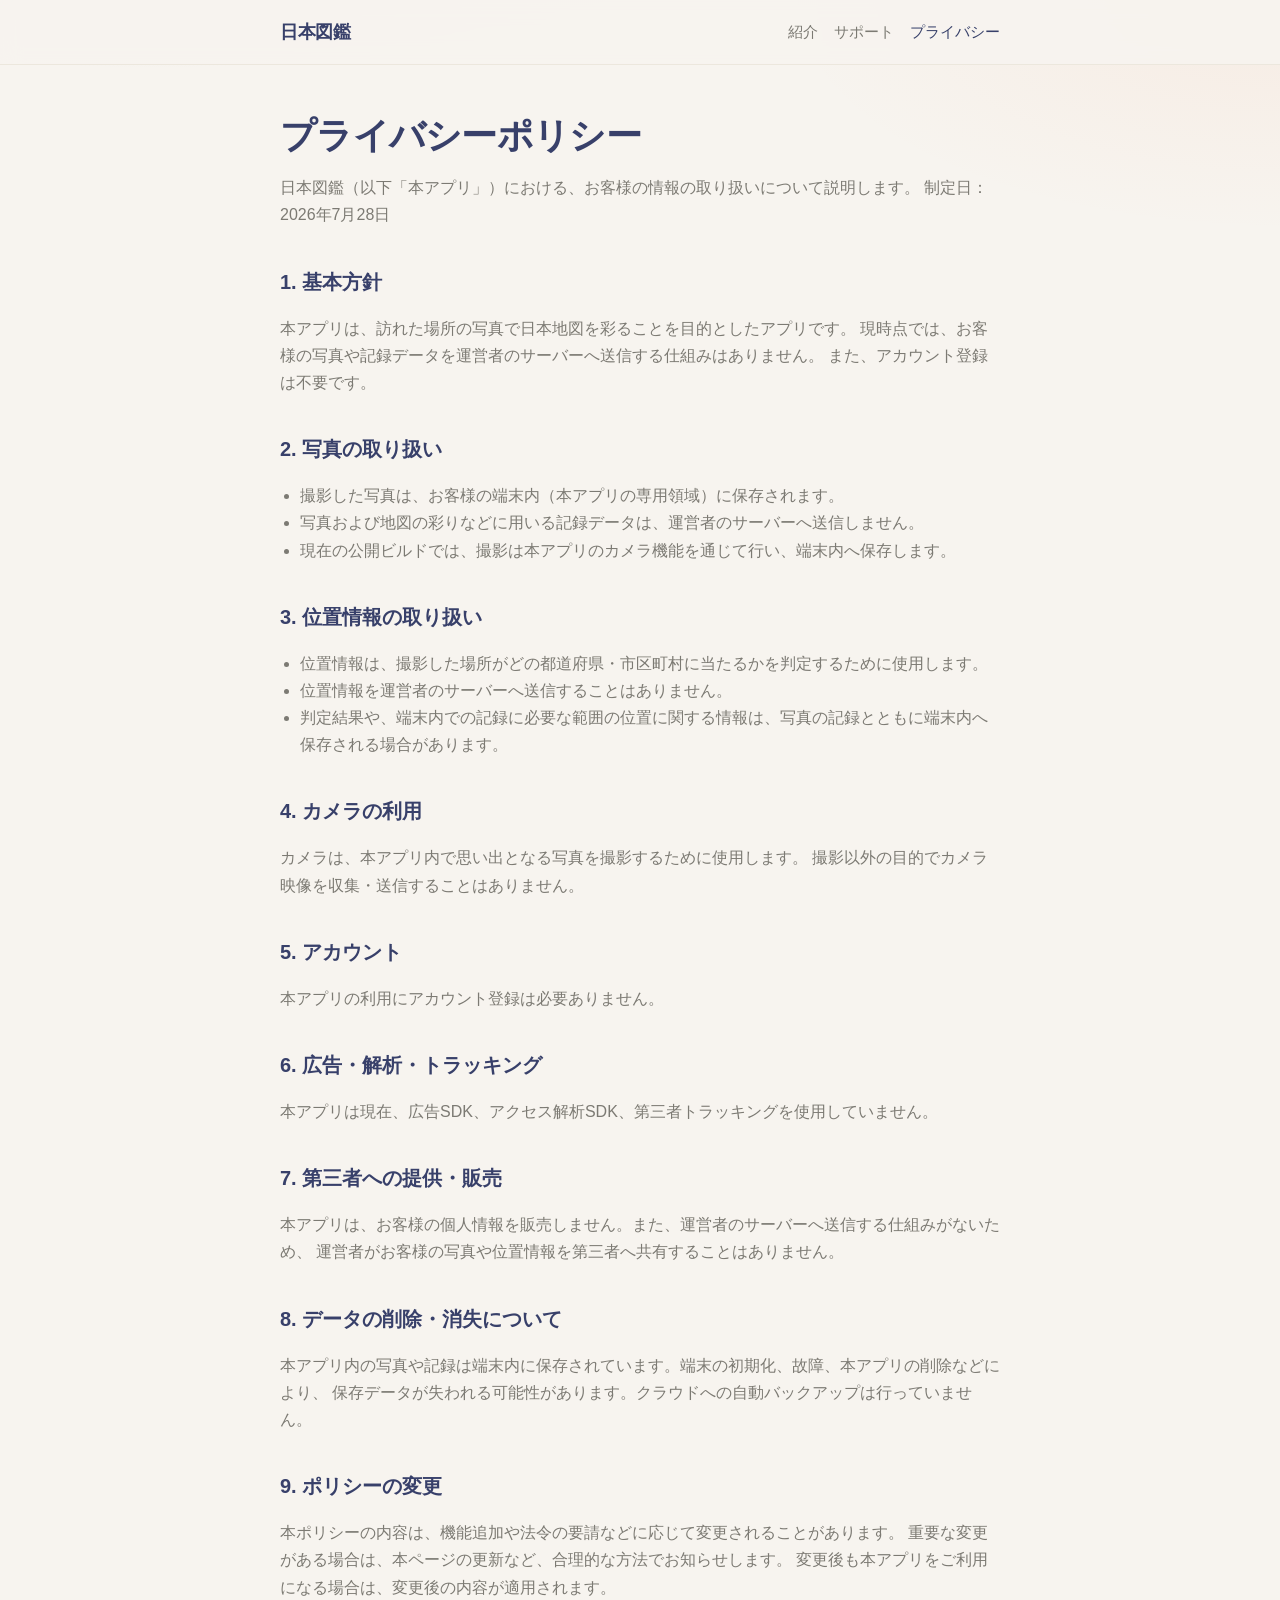
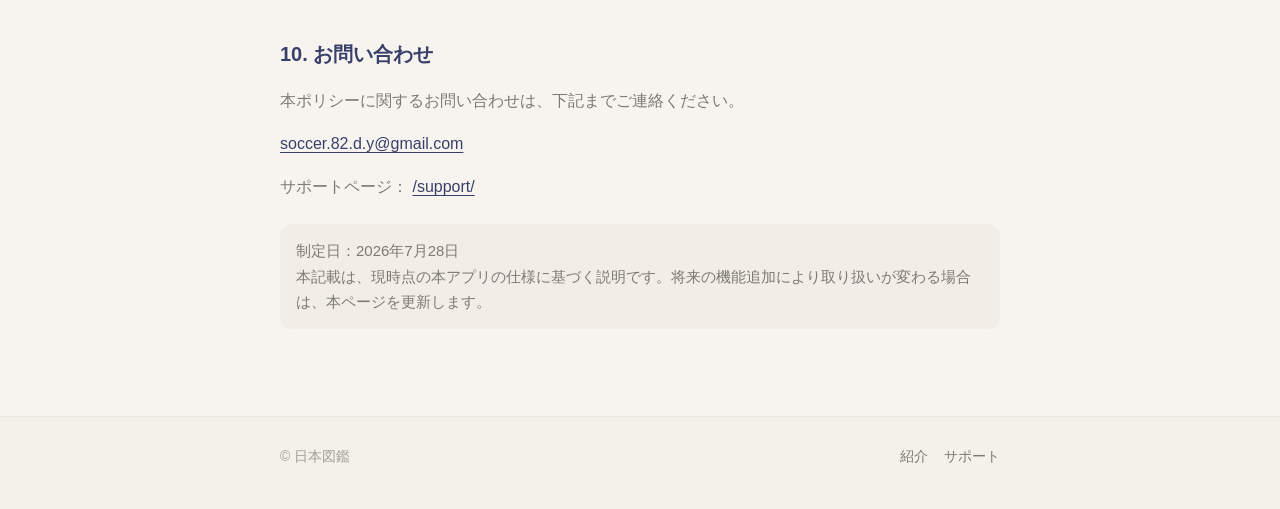
==== privacy/index.html @ a0c7429c "feat: add 日本図鑑 public site" ====
<!DOCTYPE html>
<html lang="ja">
  <head>
    <meta charset="utf-8" />
    <meta name="viewport" content="width=device-width, initial-scale=1" />
    <title>プライバシーポリシー — 日本図鑑</title>
    <meta
      name="description"
      content="日本図鑑のプライバシーポリシー。写真と位置情報は端末内で扱い、運営サーバーへ送信しません。"
    />
    <meta name="theme-color" content="#F7F4EF" />
    <link rel="stylesheet" href="/assets/site.css" />
  </head>
  <body>
    <header class="site-header">
      <div class="site-header__inner">
        <a class="brand" href="/">日本図鑑</a>
        <nav class="nav" aria-label="サイト">
          <a href="/">紹介</a>
          <a href="/support/">サポート</a>
          <a href="/privacy/" aria-current="page">プライバシー</a>
        </nav>
      </div>
    </header>

    <main class="site-main prose">
      <h1 class="page-title">プライバシーポリシー</h1>
      <p class="page-lead">
        日本図鑑（以下「本アプリ」）における、お客様の情報の取り扱いについて説明します。
        制定日：2026年7月28日
      </p>

      <h2>1. 基本方針</h2>
      <p>
        本アプリは、訪れた場所の写真で日本地図を彩ることを目的としたアプリです。
        現時点では、お客様の写真や記録データを運営者のサーバーへ送信する仕組みはありません。
        また、アカウント登録は不要です。
      </p>

      <h2>2. 写真の取り扱い</h2>
      <ul>
        <li>撮影した写真は、お客様の端末内（本アプリの専用領域）に保存されます。</li>
        <li>
          写真および地図の彩りなどに用いる記録データは、運営者のサーバーへ送信しません。
        </li>
        <li>
          現在の公開ビルドでは、撮影は本アプリのカメラ機能を通じて行い、端末内へ保存します。
        </li>
      </ul>

      <h2>3. 位置情報の取り扱い</h2>
      <ul>
        <li>
          位置情報は、撮影した場所がどの都道府県・市区町村に当たるかを判定するために使用します。
        </li>
        <li>位置情報を運営者のサーバーへ送信することはありません。</li>
        <li>
          判定結果や、端末内での記録に必要な範囲の位置に関する情報は、写真の記録とともに端末内へ保存される場合があります。
        </li>
      </ul>

      <h2>4. カメラの利用</h2>
      <p>
        カメラは、本アプリ内で思い出となる写真を撮影するために使用します。
        撮影以外の目的でカメラ映像を収集・送信することはありません。
      </p>

      <h2>5. アカウント</h2>
      <p>本アプリの利用にアカウント登録は必要ありません。</p>

      <h2>6. 広告・解析・トラッキング</h2>
      <p>
        本アプリは現在、広告SDK、アクセス解析SDK、第三者トラッキングを使用していません。
      </p>

      <h2>7. 第三者への提供・販売</h2>
      <p>
        本アプリは、お客様の個人情報を販売しません。また、運営者のサーバーへ送信する仕組みがないため、
        運営者がお客様の写真や位置情報を第三者へ共有することはありません。
      </p>

      <h2>8. データの削除・消失について</h2>
      <p>
        本アプリ内の写真や記録は端末内に保存されています。端末の初期化、故障、本アプリの削除などにより、
        保存データが失われる可能性があります。クラウドへの自動バックアップは行っていません。
      </p>

      <h2>9. ポリシーの変更</h2>
      <p>
        本ポリシーの内容は、機能追加や法令の要請などに応じて変更されることがあります。
        重要な変更がある場合は、本ページの更新など、合理的な方法でお知らせします。
        変更後も本アプリをご利用になる場合は、変更後の内容が適用されます。
      </p>

      <h2>10. お問い合わせ</h2>
      <p>
        本ポリシーに関するお問い合わせは、下記までご連絡ください。
      </p>
      <p>
        <a data-contact-mailto href="mailto:soccer.82.d.y@gmail.com"
          ><span data-contact-email>soccer.82.d.y@gmail.com</span></a
        >
      </p>
      <p>
        サポートページ：
        <a href="/support/">/support/</a>
      </p>

      <p class="note">
        制定日：2026年7月28日<br />
        本記載は、現時点の本アプリの仕様に基づく説明です。将来の機能追加により取り扱いが変わる場合は、本ページを更新します。
      </p>
    </main>

    <footer class="site-footer">
      <div class="site-footer__inner">
        <span>© 日本図鑑</span>
        <nav aria-label="フッター">
          <a href="/">紹介</a>
          <a href="/support/">サポート</a>
        </nav>
      </div>
    </footer>

    <script src="/assets/site-config.js"></script>
    <script src="/assets/site.js"></script>
  </body>
</html>
---- assets/site.css ----
/* 日本図鑑 — public site (GitHub Pages) */
:root {
  --bg: #f7f4ef;
  --bg-elevated: #f2eee7;
  --card: #ffffff;
  --navy: #38406a;
  --text: #2e3152;
  --text-secondary: #7c7a73;
  --text-tertiary: #a29f96;
  --border: #e6e1d6;
  --divider: #ece7dd;
  --accent: #f28c5b;
  --action: #1c1c1e;
  --max: 720px;
  --pad: clamp(20px, 4vw, 32px);
}

*,
*::before,
*::after {
  box-sizing: border-box;
}

html {
  scroll-behavior: smooth;
}

body {
  margin: 0;
  min-height: 100vh;
  font-family:
    'Hiragino Sans',
    'Hiragino Kaku Gothic ProN',
    'Noto Sans JP',
    -apple-system,
    BlinkMacSystemFont,
    'Segoe UI',
    sans-serif;
  font-size: 16px;
  line-height: 1.7;
  color: var(--text);
  background:
    radial-gradient(1200px 480px at 12% -10%, rgba(56, 64, 106, 0.06), transparent 60%),
    radial-gradient(900px 420px at 100% 0%, rgba(242, 140, 91, 0.08), transparent 55%),
    var(--bg);
}

a {
  color: var(--navy);
  text-underline-offset: 3px;
}

a:hover {
  color: var(--text);
}

img {
  max-width: 100%;
  height: auto;
}

.site-header {
  position: sticky;
  top: 0;
  z-index: 10;
  backdrop-filter: blur(10px);
  background: rgba(247, 244, 239, 0.92);
  border-bottom: 1px solid var(--divider);
}

.site-header__inner,
.site-main,
.site-footer__inner {
  width: min(100% - (var(--pad) * 2), var(--max));
  margin-inline: auto;
}

.site-header__inner {
  display: flex;
  align-items: center;
  justify-content: space-between;
  gap: 16px;
  min-height: 64px;
}

.brand {
  font-size: 1.125rem;
  font-weight: 600;
  letter-spacing: -0.02em;
  color: var(--navy);
  text-decoration: none;
}

.nav {
  display: flex;
  flex-wrap: wrap;
  gap: 8px 16px;
  font-size: 0.9375rem;
}

.nav a {
  color: var(--text-secondary);
  text-decoration: none;
}

.nav a:hover,
.nav a[aria-current='page'] {
  color: var(--navy);
}

.site-main {
  padding: 40px 0 72px;
}

.hero {
  padding: 28px 0 40px;
}

.hero__eyebrow {
  margin: 0 0 12px;
  font-size: 0.8125rem;
  letter-spacing: 0.08em;
  text-transform: none;
  color: var(--text-tertiary);
}

.hero__title {
  margin: 0 0 12px;
  font-size: clamp(2.25rem, 6vw, 3.25rem);
  font-weight: 600;
  letter-spacing: -0.03em;
  line-height: 1.15;
  color: var(--navy);
}

.hero__catch {
  margin: 0 0 8px;
  font-size: clamp(1.25rem, 3vw, 1.625rem);
  font-weight: 500;
  color: var(--text);
}

.hero__sub {
  margin: 0 0 28px;
  font-size: 1.0625rem;
  color: var(--text-secondary);
}

.hero__lead {
  margin: 0 0 28px;
  max-width: 38rem;
  color: var(--text-secondary);
}

.cta-row {
  display: flex;
  flex-wrap: wrap;
  gap: 12px;
  align-items: center;
}

.button {
  display: inline-flex;
  align-items: center;
  justify-content: center;
  min-height: 48px;
  padding: 0 20px;
  border-radius: 12px;
  font-size: 0.9875rem;
  font-weight: 600;
  text-decoration: none;
  border: 1px solid transparent;
}

.button--primary {
  background: var(--action);
  color: #fff;
}

.button--primary:hover {
  color: #fff;
  opacity: 0.9;
}

.button--ghost {
  background: transparent;
  border-color: var(--border);
  color: var(--text);
}

.button[hidden],
.button.is-hidden {
  display: none !important;
}

.section {
  margin-top: 48px;
}

.section__title {
  margin: 0 0 16px;
  font-size: 1.375rem;
  font-weight: 600;
  letter-spacing: -0.02em;
  color: var(--navy);
}

.feature-list {
  list-style: none;
  margin: 0;
  padding: 0;
  display: grid;
  gap: 12px;
}

.feature-list li {
  padding: 16px 18px;
  background: var(--card);
  border: 1px solid var(--border);
  border-radius: 14px;
  color: var(--text);
}

.page-title {
  margin: 0 0 8px;
  font-size: clamp(1.75rem, 4vw, 2.25rem);
  font-weight: 600;
  letter-spacing: -0.02em;
  color: var(--navy);
}

.page-lead {
  margin: 0 0 32px;
  color: var(--text-secondary);
}

.faq {
  display: grid;
  gap: 16px;
}

.faq details {
  background: var(--card);
  border: 1px solid var(--border);
  border-radius: 14px;
  padding: 14px 18px;
}

.faq summary {
  cursor: pointer;
  font-weight: 600;
  color: var(--text);
}

.faq p {
  margin: 10px 0 4px;
  color: var(--text-secondary);
}

.prose h2 {
  margin: 36px 0 12px;
  font-size: 1.25rem;
  color: var(--navy);
}

.prose h3 {
  margin: 24px 0 8px;
  font-size: 1.0625rem;
  color: var(--text);
}

.prose p,
.prose li {
  color: var(--text-secondary);
}

.prose ul {
  padding-left: 1.25rem;
}

.note {
  margin-top: 24px;
  padding: 14px 16px;
  background: var(--bg-elevated);
  border-radius: 12px;
  color: var(--text-secondary);
  font-size: 0.9375rem;
}

.site-footer {
  border-top: 1px solid var(--divider);
  padding: 28px 0 40px;
  background: rgba(242, 238, 231, 0.55);
}

.site-footer__inner {
  display: flex;
  flex-wrap: wrap;
  gap: 12px 24px;
  justify-content: space-between;
  align-items: center;
  font-size: 0.875rem;
  color: var(--text-tertiary);
}

.site-footer nav {
  display: flex;
  flex-wrap: wrap;
  gap: 12px 16px;
}

.site-footer a {
  color: var(--text-secondary);
  text-decoration: none;
}

.site-footer a:hover {
  color: var(--navy);
}

@media (max-width: 560px) {
  .site-header__inner {
    align-items: flex-start;
    flex-direction: column;
    padding-block: 14px;
    min-height: 0;
  }

  .hero {
    padding-top: 12px;
  }
}
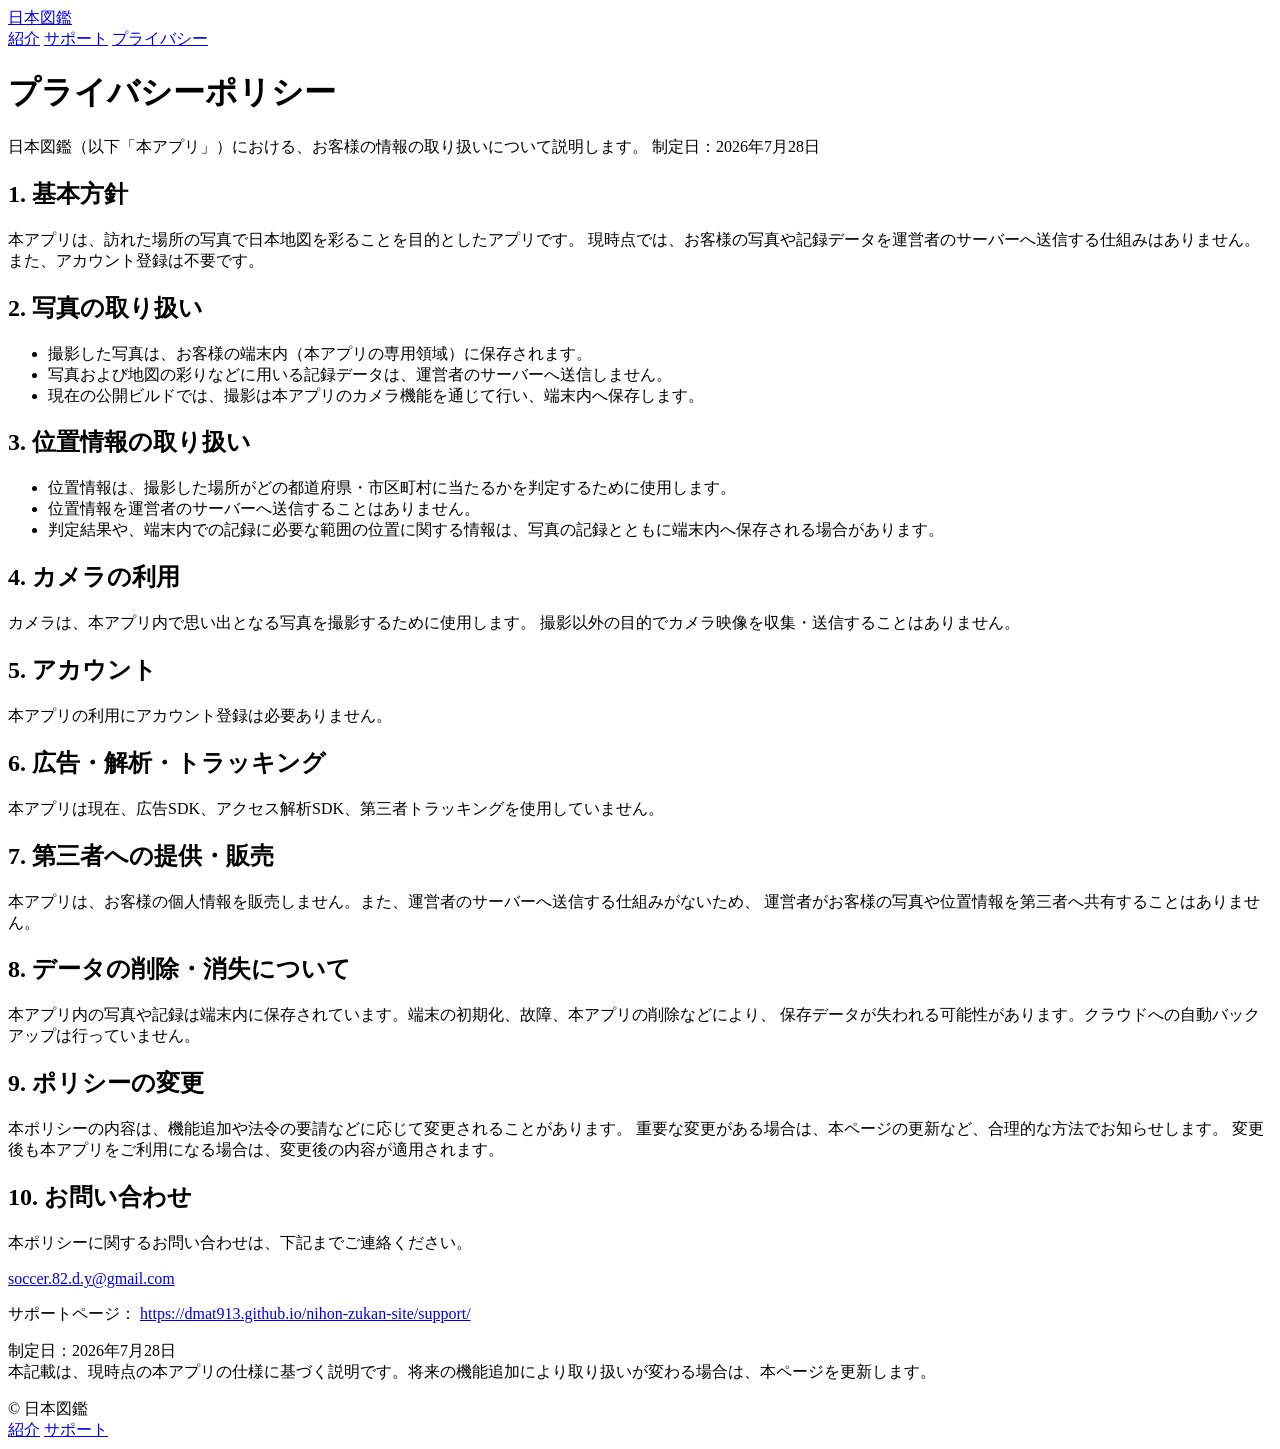
==== commit db182ad2: "fix: correct GitHub Pages asset paths" ====
--- a/privacy/index.html
+++ b/privacy/index.html
@@ -9,16 +9,16 @@
       content="日本図鑑のプライバシーポリシー。写真と位置情報は端末内で扱い、運営サーバーへ送信しません。"
     />
     <meta name="theme-color" content="#F7F4EF" />
-    <link rel="stylesheet" href="/assets/site.css" />
+    <link rel="stylesheet" href="/nihon-zukan-site/assets/site.css" />
   </head>
   <body>
     <header class="site-header">
       <div class="site-header__inner">
-        <a class="brand" href="/">日本図鑑</a>
+        <a class="brand" href="/nihon-zukan-site/">日本図鑑</a>
         <nav class="nav" aria-label="サイト">
-          <a href="/">紹介</a>
-          <a href="/support/">サポート</a>
-          <a href="/privacy/" aria-current="page">プライバシー</a>
+          <a href="/nihon-zukan-site/">紹介</a>
+          <a href="/nihon-zukan-site/support/">サポート</a>
+          <a href="/nihon-zukan-site/privacy/" aria-current="page">プライバシー</a>
         </nav>
       </div>
     </header>
@@ -103,7 +103,7 @@
       </p>
       <p>
         サポートページ：
-        <a href="/support/">/support/</a>
+        <a href="/nihon-zukan-site/support/">https://dmat913.github.io/nihon-zukan-site/support/</a>
       </p>
 
       <p class="note">
@@ -116,13 +116,13 @@
       <div class="site-footer__inner">
         <span>© 日本図鑑</span>
         <nav aria-label="フッター">
-          <a href="/">紹介</a>
-          <a href="/support/">サポート</a>
+          <a href="/nihon-zukan-site/">紹介</a>
+          <a href="/nihon-zukan-site/support/">サポート</a>
         </nav>
       </div>
     </footer>
 
-    <script src="/assets/site-config.js"></script>
-    <script src="/assets/site.js"></script>
+    <script src="/nihon-zukan-site/assets/site-config.js"></script>
+    <script src="/nihon-zukan-site/assets/site.js"></script>
   </body>
 </html>
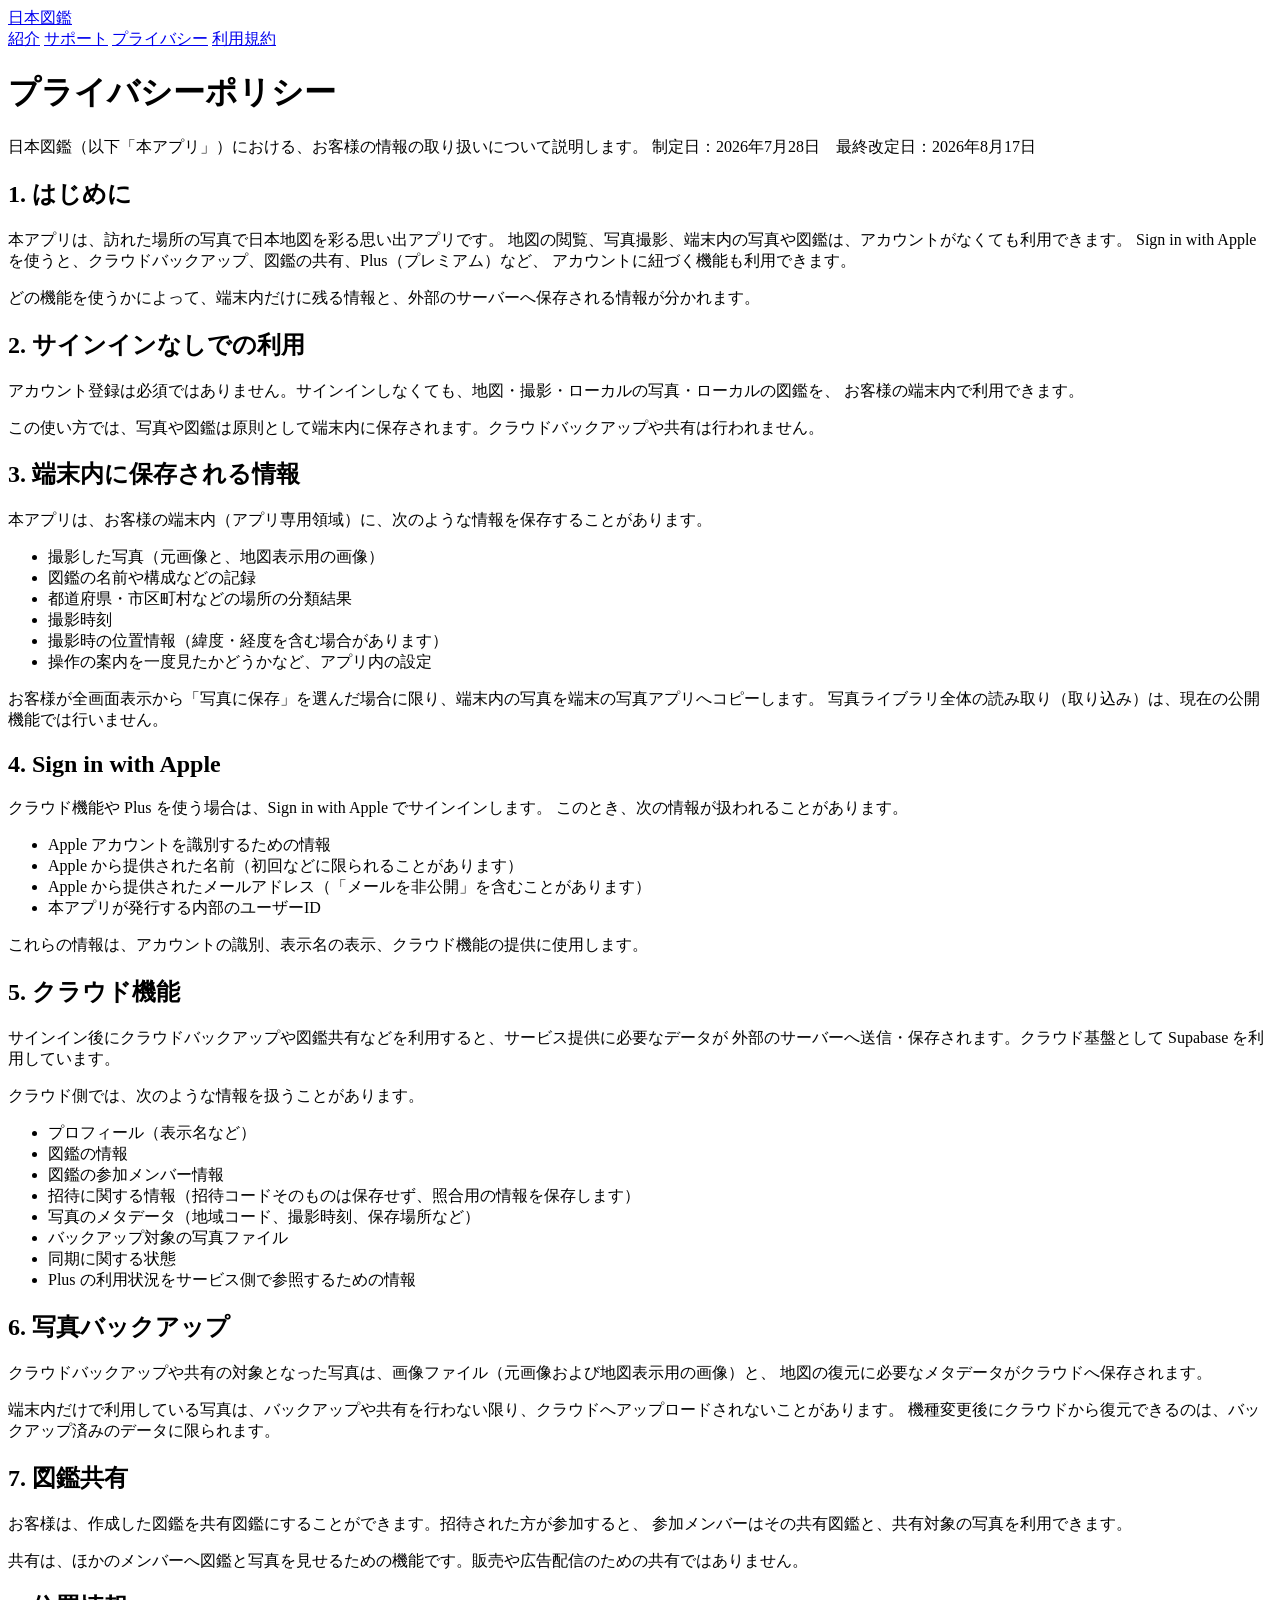
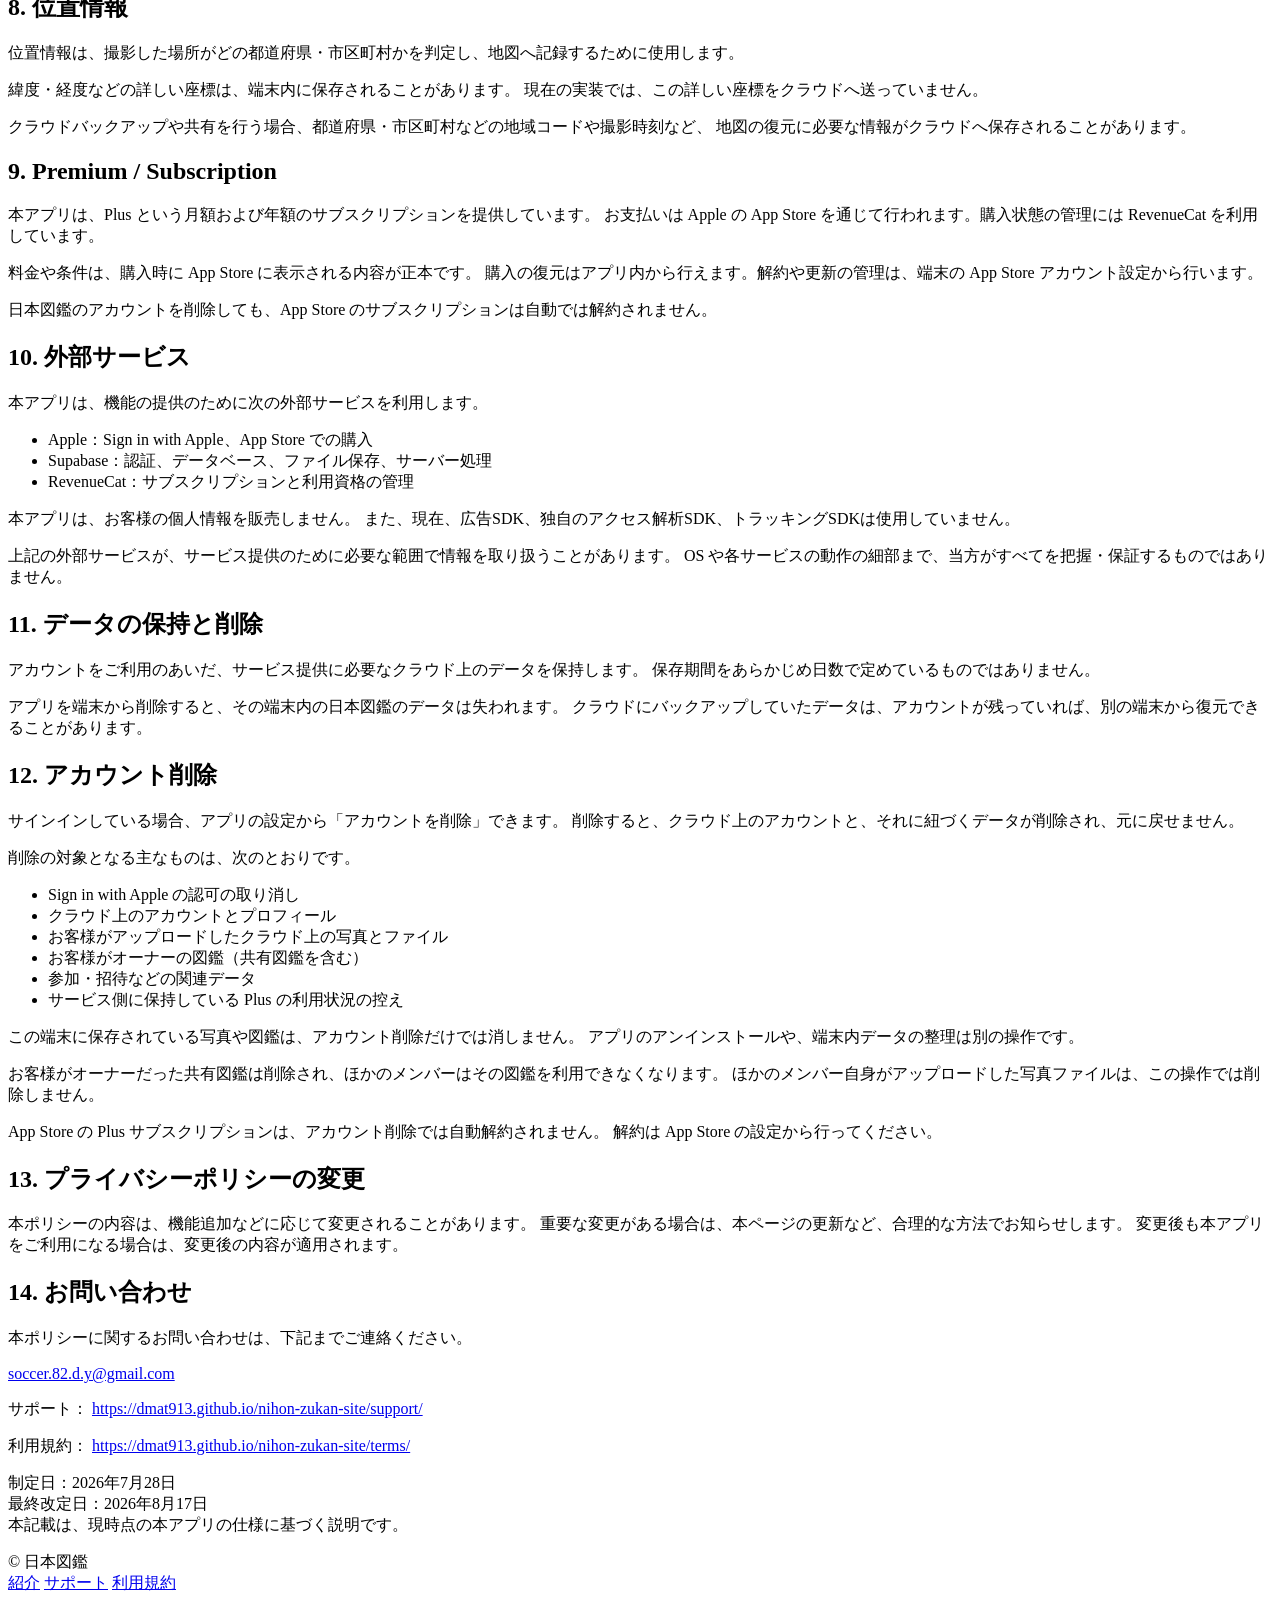
==== commit d9313d25: "feat: update legal pages for app version 1.3" ====
--- a/privacy/index.html
+++ b/privacy/index.html
@@ -6,7 +6,7 @@
     <title>プライバシーポリシー — 日本図鑑</title>
     <meta
       name="description"
-      content="日本図鑑のプライバシーポリシー。写真と位置情報は端末内で扱い、運営サーバーへ送信しません。"
+      content="日本図鑑のプライバシーポリシー。サインインなしでも使える基本機能と、クラウドバックアップ・共有・Plusで扱う情報について説明します。"
     />
     <meta name="theme-color" content="#F7F4EF" />
     <link rel="stylesheet" href="/nihon-zukan-site/assets/site.css" />
@@ -19,6 +19,7 @@
           <a href="/nihon-zukan-site/">紹介</a>
           <a href="/nihon-zukan-site/support/">サポート</a>
           <a href="/nihon-zukan-site/privacy/" aria-current="page">プライバシー</a>
+          <a href="/nihon-zukan-site/terms/">利用規約</a>
         </nav>
       </div>
     </header>
@@ -27,88 +28,201 @@
       <h1 class="page-title">プライバシーポリシー</h1>
       <p class="page-lead">
         日本図鑑（以下「本アプリ」）における、お客様の情報の取り扱いについて説明します。
-        制定日：2026年7月28日
-      </p>
-
-      <h2>1. 基本方針</h2>
-      <p>
-        本アプリは、訪れた場所の写真で日本地図を彩ることを目的としたアプリです。
-        現時点では、お客様の写真や記録データを運営者のサーバーへ送信する仕組みはありません。
-        また、アカウント登録は不要です。
-      </p>
-
-      <h2>2. 写真の取り扱い</h2>
-      <ul>
-        <li>撮影した写真は、お客様の端末内（本アプリの専用領域）に保存されます。</li>
-        <li>
-          写真および地図の彩りなどに用いる記録データは、運営者のサーバーへ送信しません。
-        </li>
-        <li>
-          現在の公開ビルドでは、撮影は本アプリのカメラ機能を通じて行い、端末内へ保存します。
-        </li>
-      </ul>
-
-      <h2>3. 位置情報の取り扱い</h2>
-      <ul>
-        <li>
-          位置情報は、撮影した場所がどの都道府県・市区町村に当たるかを判定するために使用します。
-        </li>
-        <li>位置情報を運営者のサーバーへ送信することはありません。</li>
-        <li>
-          判定結果や、端末内での記録に必要な範囲の位置に関する情報は、写真の記録とともに端末内へ保存される場合があります。
-        </li>
-      </ul>
-
-      <h2>4. カメラの利用</h2>
-      <p>
-        カメラは、本アプリ内で思い出となる写真を撮影するために使用します。
-        撮影以外の目的でカメラ映像を収集・送信することはありません。
-      </p>
-
-      <h2>5. アカウント</h2>
-      <p>本アプリの利用にアカウント登録は必要ありません。</p>
-
-      <h2>6. 広告・解析・トラッキング</h2>
-      <p>
-        本アプリは現在、広告SDK、アクセス解析SDK、第三者トラッキングを使用していません。
-      </p>
-
-      <h2>7. 第三者への提供・販売</h2>
-      <p>
-        本アプリは、お客様の個人情報を販売しません。また、運営者のサーバーへ送信する仕組みがないため、
-        運営者がお客様の写真や位置情報を第三者へ共有することはありません。
-      </p>
-
-      <h2>8. データの削除・消失について</h2>
-      <p>
-        本アプリ内の写真や記録は端末内に保存されています。端末の初期化、故障、本アプリの削除などにより、
-        保存データが失われる可能性があります。クラウドへの自動バックアップは行っていません。
-      </p>
-
-      <h2>9. ポリシーの変更</h2>
-      <p>
-        本ポリシーの内容は、機能追加や法令の要請などに応じて変更されることがあります。
+        制定日：2026年7月28日　最終改定日：2026年8月17日
+      </p>
+
+      <h2>1. はじめに</h2>
+      <p>
+        本アプリは、訪れた場所の写真で日本地図を彩る思い出アプリです。
+        地図の閲覧、写真撮影、端末内の写真や図鑑は、アカウントがなくても利用できます。
+        Sign in with Apple を使うと、クラウドバックアップ、図鑑の共有、Plus（プレミアム）など、
+        アカウントに紐づく機能も利用できます。
+      </p>
+      <p>
+        どの機能を使うかによって、端末内だけに残る情報と、外部のサーバーへ保存される情報が分かれます。
+      </p>
+
+      <h2>2. サインインなしでの利用</h2>
+      <p>
+        アカウント登録は必須ではありません。サインインしなくても、地図・撮影・ローカルの写真・ローカルの図鑑を、
+        お客様の端末内で利用できます。
+      </p>
+      <p>
+        この使い方では、写真や図鑑は原則として端末内に保存されます。クラウドバックアップや共有は行われません。
+      </p>
+
+      <h2>3. 端末内に保存される情報</h2>
+      <p>本アプリは、お客様の端末内（アプリ専用領域）に、次のような情報を保存することがあります。</p>
+      <ul>
+        <li>撮影した写真（元画像と、地図表示用の画像）</li>
+        <li>図鑑の名前や構成などの記録</li>
+        <li>都道府県・市区町村などの場所の分類結果</li>
+        <li>撮影時刻</li>
+        <li>撮影時の位置情報（緯度・経度を含む場合があります）</li>
+        <li>操作の案内を一度見たかどうかなど、アプリ内の設定</li>
+      </ul>
+      <p>
+        お客様が全画面表示から「写真に保存」を選んだ場合に限り、端末内の写真を端末の写真アプリへコピーします。
+        写真ライブラリ全体の読み取り（取り込み）は、現在の公開機能では行いません。
+      </p>
+
+      <h2>4. Sign in with Apple</h2>
+      <p>
+        クラウド機能や Plus を使う場合は、Sign in with Apple でサインインします。
+        このとき、次の情報が扱われることがあります。
+      </p>
+      <ul>
+        <li>Apple アカウントを識別するための情報</li>
+        <li>Apple から提供された名前（初回などに限られることがあります）</li>
+        <li>Apple から提供されたメールアドレス（「メールを非公開」を含むことがあります）</li>
+        <li>本アプリが発行する内部のユーザーID</li>
+      </ul>
+      <p>
+        これらの情報は、アカウントの識別、表示名の表示、クラウド機能の提供に使用します。
+      </p>
+
+      <h2>5. クラウド機能</h2>
+      <p>
+        サインイン後にクラウドバックアップや図鑑共有などを利用すると、サービス提供に必要なデータが
+        外部のサーバーへ送信・保存されます。クラウド基盤として Supabase を利用しています。
+      </p>
+      <p>クラウド側では、次のような情報を扱うことがあります。</p>
+      <ul>
+        <li>プロフィール（表示名など）</li>
+        <li>図鑑の情報</li>
+        <li>図鑑の参加メンバー情報</li>
+        <li>招待に関する情報（招待コードそのものは保存せず、照合用の情報を保存します）</li>
+        <li>写真のメタデータ（地域コード、撮影時刻、保存場所など）</li>
+        <li>バックアップ対象の写真ファイル</li>
+        <li>同期に関する状態</li>
+        <li>Plus の利用状況をサービス側で参照するための情報</li>
+      </ul>
+
+      <h2>6. 写真バックアップ</h2>
+      <p>
+        クラウドバックアップや共有の対象となった写真は、画像ファイル（元画像および地図表示用の画像）と、
+        地図の復元に必要なメタデータがクラウドへ保存されます。
+      </p>
+      <p>
+        端末内だけで利用している写真は、バックアップや共有を行わない限り、クラウドへアップロードされないことがあります。
+        機種変更後にクラウドから復元できるのは、バックアップ済みのデータに限られます。
+      </p>
+
+      <h2>7. 図鑑共有</h2>
+      <p>
+        お客様は、作成した図鑑を共有図鑑にすることができます。招待された方が参加すると、
+        参加メンバーはその共有図鑑と、共有対象の写真を利用できます。
+      </p>
+      <p>
+        共有は、ほかのメンバーへ図鑑と写真を見せるための機能です。販売や広告配信のための共有ではありません。
+      </p>
+
+      <h2>8. 位置情報</h2>
+      <p>
+        位置情報は、撮影した場所がどの都道府県・市区町村かを判定し、地図へ記録するために使用します。
+      </p>
+      <p>
+        緯度・経度などの詳しい座標は、端末内に保存されることがあります。
+        現在の実装では、この詳しい座標をクラウドへ送っていません。
+      </p>
+      <p>
+        クラウドバックアップや共有を行う場合、都道府県・市区町村などの地域コードや撮影時刻など、
+        地図の復元に必要な情報がクラウドへ保存されることがあります。
+      </p>
+
+      <h2>9. Premium / Subscription</h2>
+      <p>
+        本アプリは、Plus という月額および年額のサブスクリプションを提供しています。
+        お支払いは Apple の App Store を通じて行われます。購入状態の管理には RevenueCat を利用しています。
+      </p>
+      <p>
+        料金や条件は、購入時に App Store に表示される内容が正本です。
+        購入の復元はアプリ内から行えます。解約や更新の管理は、端末の App Store アカウント設定から行います。
+      </p>
+      <p>
+        日本図鑑のアカウントを削除しても、App Store のサブスクリプションは自動では解約されません。
+      </p>
+
+      <h2>10. 外部サービス</h2>
+      <p>本アプリは、機能の提供のために次の外部サービスを利用します。</p>
+      <ul>
+        <li>Apple：Sign in with Apple、App Store での購入</li>
+        <li>Supabase：認証、データベース、ファイル保存、サーバー処理</li>
+        <li>RevenueCat：サブスクリプションと利用資格の管理</li>
+      </ul>
+      <p>
+        本アプリは、お客様の個人情報を販売しません。
+        また、現在、広告SDK、独自のアクセス解析SDK、トラッキングSDKは使用していません。
+      </p>
+      <p>
+        上記の外部サービスが、サービス提供のために必要な範囲で情報を取り扱うことがあります。
+        OS や各サービスの動作の細部まで、当方がすべてを把握・保証するものではありません。
+      </p>
+
+      <h2>11. データの保持と削除</h2>
+      <p>
+        アカウントをご利用のあいだ、サービス提供に必要なクラウド上のデータを保持します。
+        保存期間をあらかじめ日数で定めているものではありません。
+      </p>
+      <p>
+        アプリを端末から削除すると、その端末内の日本図鑑のデータは失われます。
+        クラウドにバックアップしていたデータは、アカウントが残っていれば、別の端末から復元できることがあります。
+      </p>
+
+      <h2>12. アカウント削除</h2>
+      <p>
+        サインインしている場合、アプリの設定から「アカウントを削除」できます。
+        削除すると、クラウド上のアカウントと、それに紐づくデータが削除され、元に戻せません。
+      </p>
+      <p>削除の対象となる主なものは、次のとおりです。</p>
+      <ul>
+        <li>Sign in with Apple の認可の取り消し</li>
+        <li>クラウド上のアカウントとプロフィール</li>
+        <li>お客様がアップロードしたクラウド上の写真とファイル</li>
+        <li>お客様がオーナーの図鑑（共有図鑑を含む）</li>
+        <li>参加・招待などの関連データ</li>
+        <li>サービス側に保持している Plus の利用状況の控え</li>
+      </ul>
+      <p>
+        この端末に保存されている写真や図鑑は、アカウント削除だけでは消しません。
+        アプリのアンインストールや、端末内データの整理は別の操作です。
+      </p>
+      <p>
+        お客様がオーナーだった共有図鑑は削除され、ほかのメンバーはその図鑑を利用できなくなります。
+        ほかのメンバー自身がアップロードした写真ファイルは、この操作では削除しません。
+      </p>
+      <p>
+        App Store の Plus サブスクリプションは、アカウント削除では自動解約されません。
+        解約は App Store の設定から行ってください。
+      </p>
+
+      <h2>13. プライバシーポリシーの変更</h2>
+      <p>
+        本ポリシーの内容は、機能追加などに応じて変更されることがあります。
         重要な変更がある場合は、本ページの更新など、合理的な方法でお知らせします。
         変更後も本アプリをご利用になる場合は、変更後の内容が適用されます。
       </p>
 
-      <h2>10. お問い合わせ</h2>
-      <p>
-        本ポリシーに関するお問い合わせは、下記までご連絡ください。
-      </p>
+      <h2>14. お問い合わせ</h2>
+      <p>本ポリシーに関するお問い合わせは、下記までご連絡ください。</p>
       <p>
         <a data-contact-mailto href="mailto:soccer.82.d.y@gmail.com"
           ><span data-contact-email>soccer.82.d.y@gmail.com</span></a
         >
       </p>
       <p>
-        サポートページ：
+        サポート：
         <a href="/nihon-zukan-site/support/">https://dmat913.github.io/nihon-zukan-site/support/</a>
+      </p>
+      <p>
+        利用規約：
+        <a href="/nihon-zukan-site/terms/">https://dmat913.github.io/nihon-zukan-site/terms/</a>
       </p>
 
       <p class="note">
         制定日：2026年7月28日<br />
-        本記載は、現時点の本アプリの仕様に基づく説明です。将来の機能追加により取り扱いが変わる場合は、本ページを更新します。
+        最終改定日：2026年8月17日<br />
+        本記載は、現時点の本アプリの仕様に基づく説明です。
       </p>
     </main>
 
@@ -118,6 +232,7 @@
         <nav aria-label="フッター">
           <a href="/nihon-zukan-site/">紹介</a>
           <a href="/nihon-zukan-site/support/">サポート</a>
+          <a href="/nihon-zukan-site/terms/">利用規約</a>
         </nav>
       </div>
     </footer>
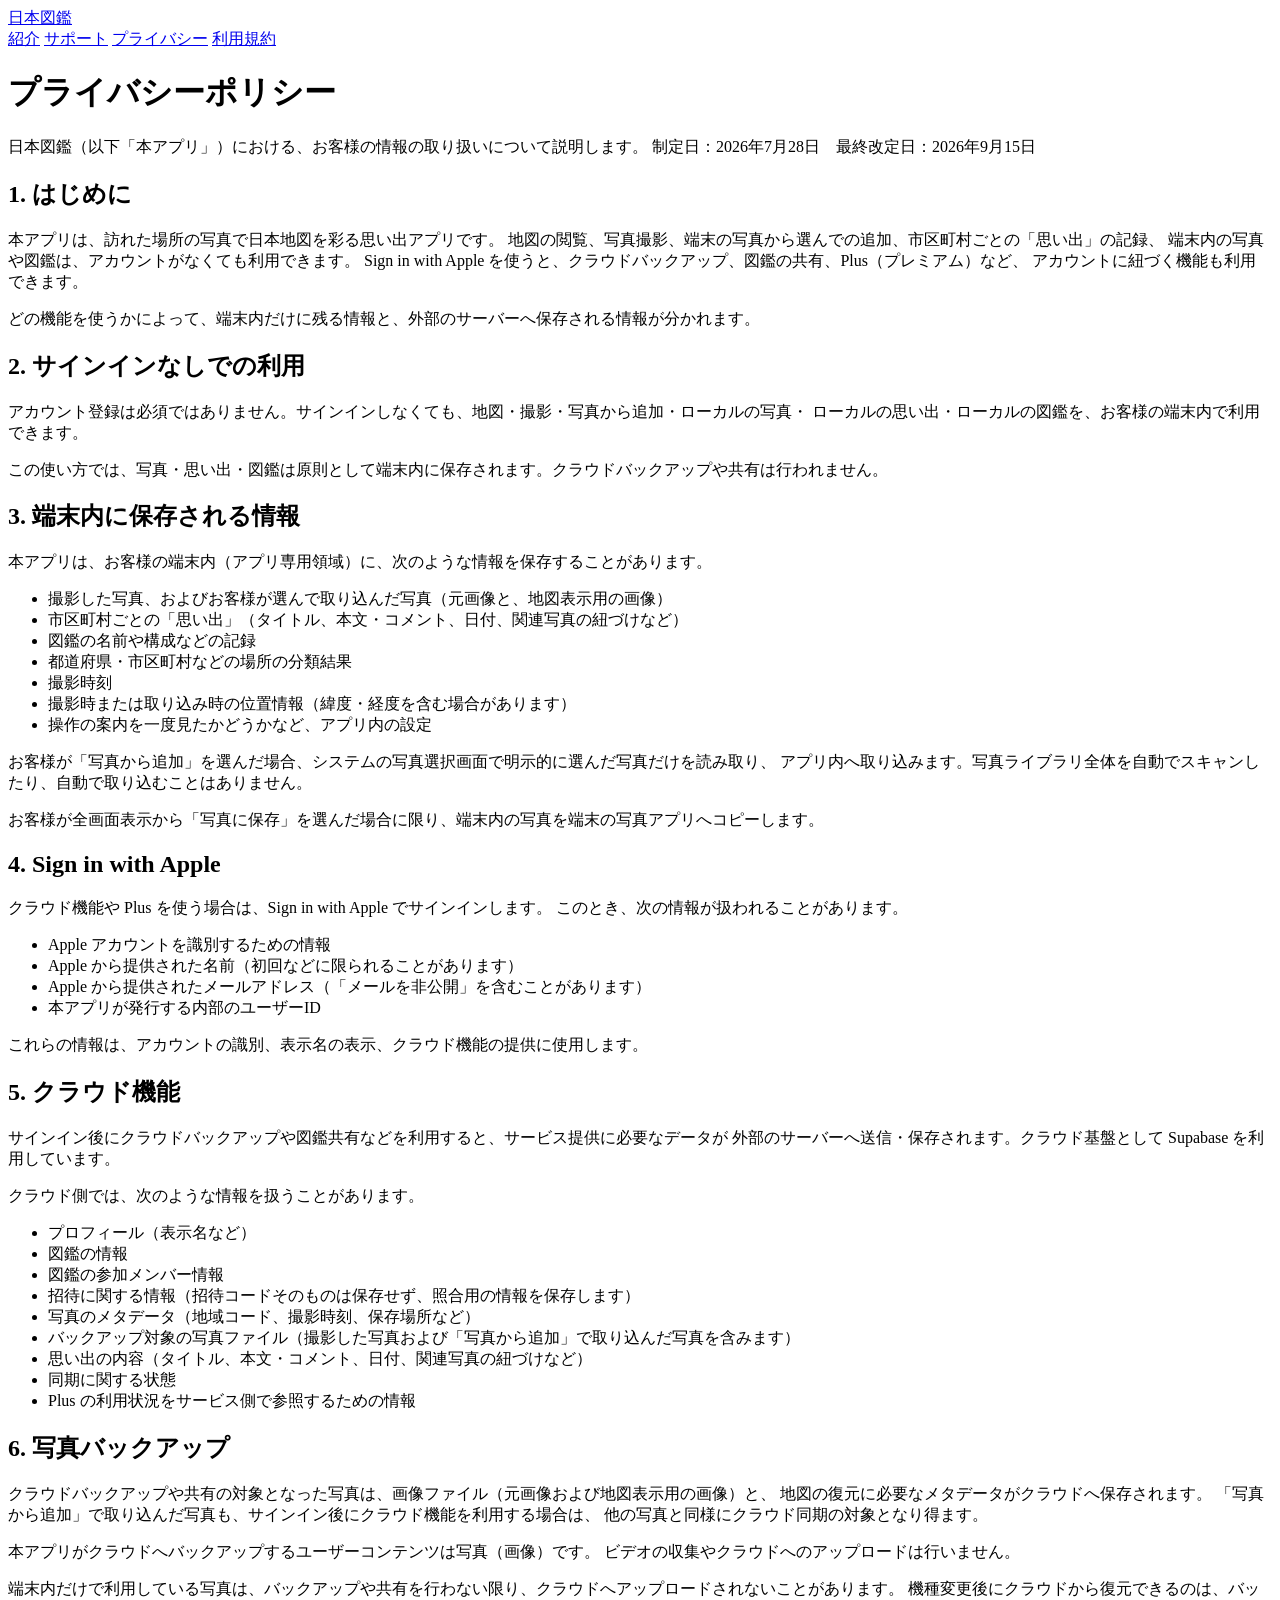
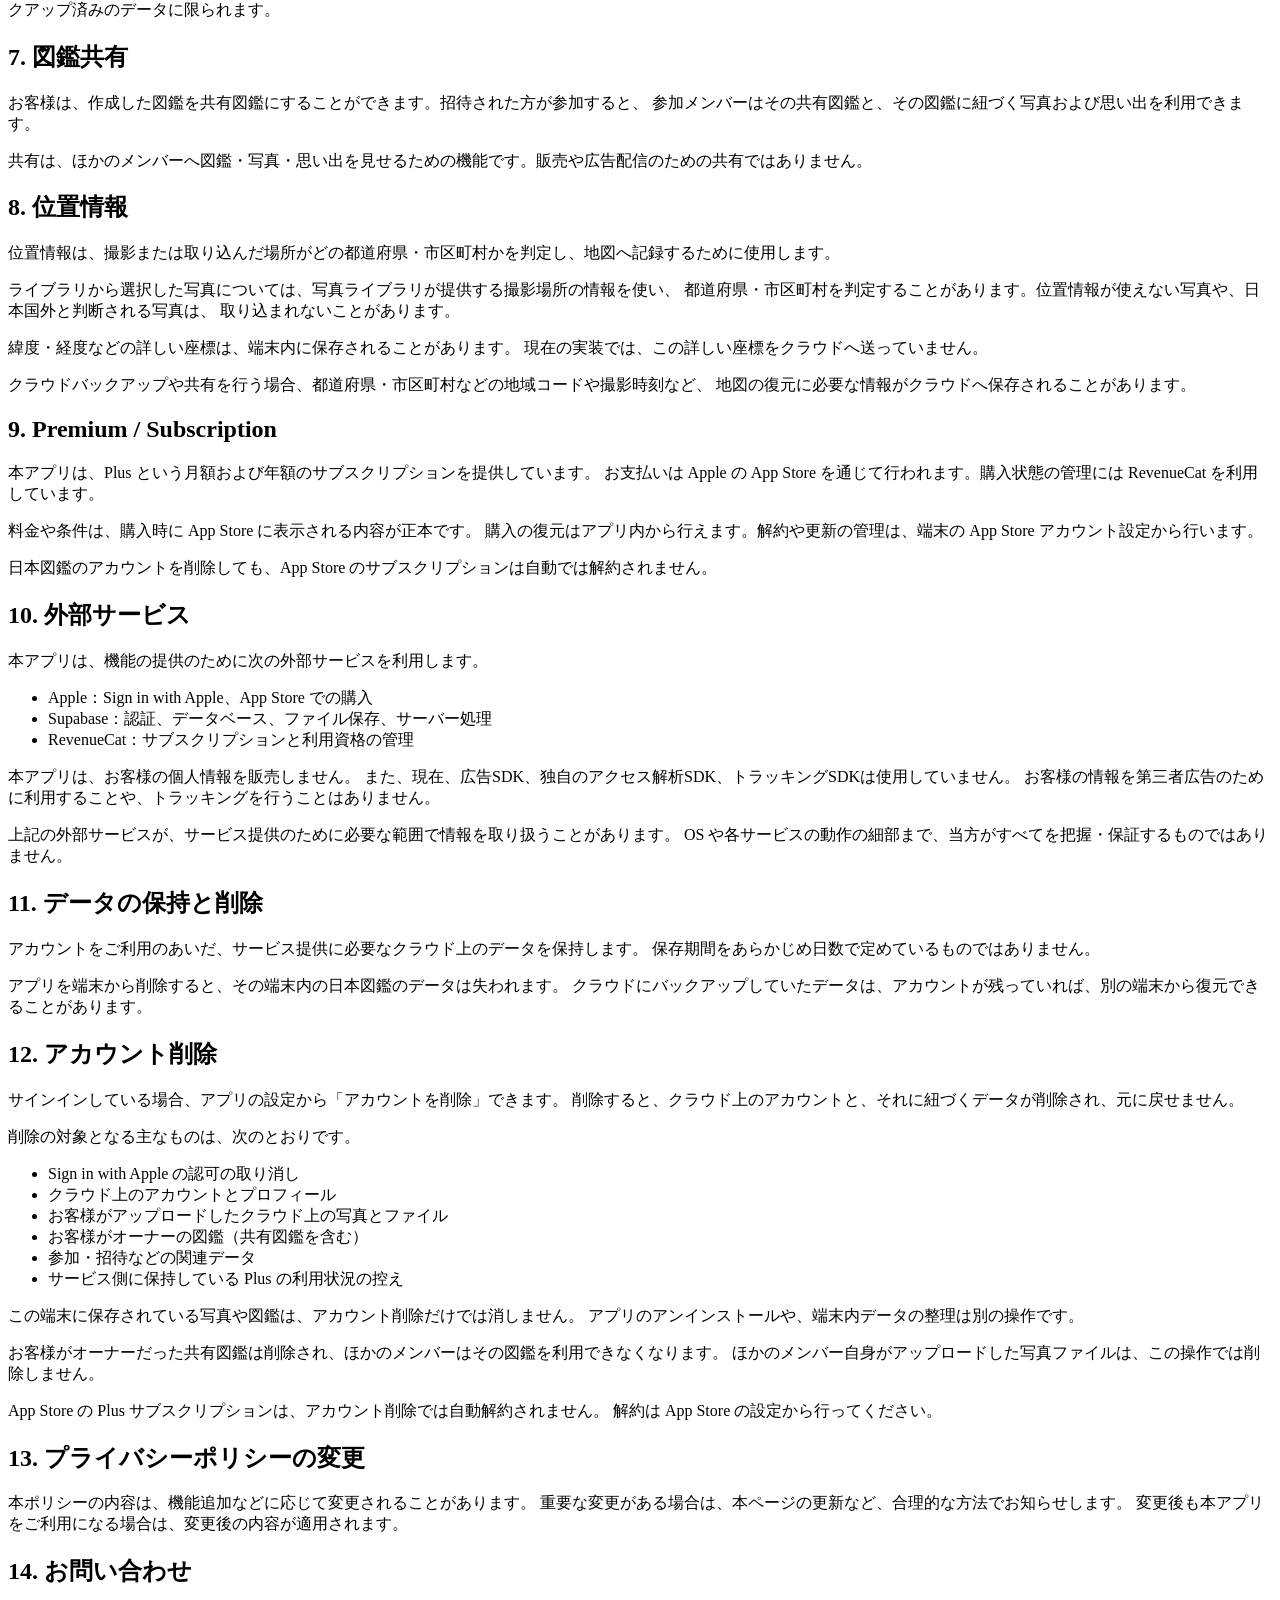
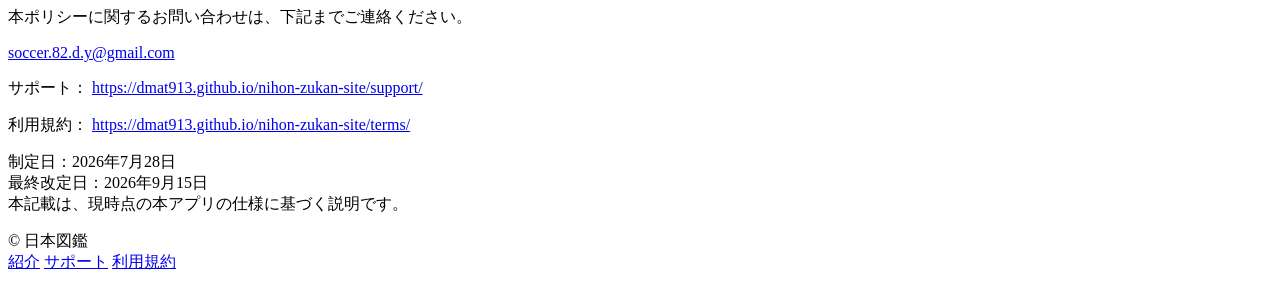
==== commit e465437d: "docs(privacy): update policy for v1.5.0" ====
--- a/privacy/index.html
+++ b/privacy/index.html
@@ -28,13 +28,14 @@
       <h1 class="page-title">プライバシーポリシー</h1>
       <p class="page-lead">
         日本図鑑（以下「本アプリ」）における、お客様の情報の取り扱いについて説明します。
-        制定日：2026年7月28日　最終改定日：2026年8月17日
+        制定日：2026年7月28日　最終改定日：2026年9月15日
       </p>
 
       <h2>1. はじめに</h2>
       <p>
         本アプリは、訪れた場所の写真で日本地図を彩る思い出アプリです。
-        地図の閲覧、写真撮影、端末内の写真や図鑑は、アカウントがなくても利用できます。
+        地図の閲覧、写真撮影、端末の写真から選んでの追加、市区町村ごとの「思い出」の記録、
+        端末内の写真や図鑑は、アカウントがなくても利用できます。
         Sign in with Apple を使うと、クラウドバックアップ、図鑑の共有、Plus（プレミアム）など、
         アカウントに紐づく機能も利用できます。
       </p>
@@ -44,26 +45,30 @@
 
       <h2>2. サインインなしでの利用</h2>
       <p>
-        アカウント登録は必須ではありません。サインインしなくても、地図・撮影・ローカルの写真・ローカルの図鑑を、
-        お客様の端末内で利用できます。
-      </p>
-      <p>
-        この使い方では、写真や図鑑は原則として端末内に保存されます。クラウドバックアップや共有は行われません。
+        アカウント登録は必須ではありません。サインインしなくても、地図・撮影・写真から追加・ローカルの写真・
+        ローカルの思い出・ローカルの図鑑を、お客様の端末内で利用できます。
+      </p>
+      <p>
+        この使い方では、写真・思い出・図鑑は原則として端末内に保存されます。クラウドバックアップや共有は行われません。
       </p>
 
       <h2>3. 端末内に保存される情報</h2>
       <p>本アプリは、お客様の端末内（アプリ専用領域）に、次のような情報を保存することがあります。</p>
       <ul>
-        <li>撮影した写真（元画像と、地図表示用の画像）</li>
+        <li>撮影した写真、およびお客様が選んで取り込んだ写真（元画像と、地図表示用の画像）</li>
+        <li>市区町村ごとの「思い出」（タイトル、本文・コメント、日付、関連写真の紐づけなど）</li>
         <li>図鑑の名前や構成などの記録</li>
         <li>都道府県・市区町村などの場所の分類結果</li>
         <li>撮影時刻</li>
-        <li>撮影時の位置情報（緯度・経度を含む場合があります）</li>
+        <li>撮影時または取り込み時の位置情報（緯度・経度を含む場合があります）</li>
         <li>操作の案内を一度見たかどうかなど、アプリ内の設定</li>
       </ul>
       <p>
+        お客様が「写真から追加」を選んだ場合、システムの写真選択画面で明示的に選んだ写真だけを読み取り、
+        アプリ内へ取り込みます。写真ライブラリ全体を自動でスキャンしたり、自動で取り込むことはありません。
+      </p>
+      <p>
         お客様が全画面表示から「写真に保存」を選んだ場合に限り、端末内の写真を端末の写真アプリへコピーします。
-        写真ライブラリ全体の読み取り（取り込み）は、現在の公開機能では行いません。
       </p>
 
       <h2>4. Sign in with Apple</h2>
@@ -93,7 +98,8 @@
         <li>図鑑の参加メンバー情報</li>
         <li>招待に関する情報（招待コードそのものは保存せず、照合用の情報を保存します）</li>
         <li>写真のメタデータ（地域コード、撮影時刻、保存場所など）</li>
-        <li>バックアップ対象の写真ファイル</li>
+        <li>バックアップ対象の写真ファイル（撮影した写真および「写真から追加」で取り込んだ写真を含みます）</li>
+        <li>思い出の内容（タイトル、本文・コメント、日付、関連写真の紐づけなど）</li>
         <li>同期に関する状態</li>
         <li>Plus の利用状況をサービス側で参照するための情報</li>
       </ul>
@@ -102,6 +108,12 @@
       <p>
         クラウドバックアップや共有の対象となった写真は、画像ファイル（元画像および地図表示用の画像）と、
         地図の復元に必要なメタデータがクラウドへ保存されます。
+        「写真から追加」で取り込んだ写真も、サインイン後にクラウド機能を利用する場合は、
+        他の写真と同様にクラウド同期の対象となり得ます。
+      </p>
+      <p>
+        本アプリがクラウドへバックアップするユーザーコンテンツは写真（画像）です。
+        ビデオの収集やクラウドへのアップロードは行いません。
       </p>
       <p>
         端末内だけで利用している写真は、バックアップや共有を行わない限り、クラウドへアップロードされないことがあります。
@@ -111,15 +123,20 @@
       <h2>7. 図鑑共有</h2>
       <p>
         お客様は、作成した図鑑を共有図鑑にすることができます。招待された方が参加すると、
-        参加メンバーはその共有図鑑と、共有対象の写真を利用できます。
-      </p>
-      <p>
-        共有は、ほかのメンバーへ図鑑と写真を見せるための機能です。販売や広告配信のための共有ではありません。
+        参加メンバーはその共有図鑑と、その図鑑に紐づく写真および思い出を利用できます。
+      </p>
+      <p>
+        共有は、ほかのメンバーへ図鑑・写真・思い出を見せるための機能です。販売や広告配信のための共有ではありません。
       </p>
 
       <h2>8. 位置情報</h2>
       <p>
-        位置情報は、撮影した場所がどの都道府県・市区町村かを判定し、地図へ記録するために使用します。
+        位置情報は、撮影または取り込んだ場所がどの都道府県・市区町村かを判定し、地図へ記録するために使用します。
+      </p>
+      <p>
+        ライブラリから選択した写真については、写真ライブラリが提供する撮影場所の情報を使い、
+        都道府県・市区町村を判定することがあります。位置情報が使えない写真や、日本国外と判断される写真は、
+        取り込まれないことがあります。
       </p>
       <p>
         緯度・経度などの詳しい座標は、端末内に保存されることがあります。
@@ -153,6 +170,7 @@
       <p>
         本アプリは、お客様の個人情報を販売しません。
         また、現在、広告SDK、独自のアクセス解析SDK、トラッキングSDKは使用していません。
+        お客様の情報を第三者広告のために利用することや、トラッキングを行うことはありません。
       </p>
       <p>
         上記の外部サービスが、サービス提供のために必要な範囲で情報を取り扱うことがあります。
@@ -221,7 +239,7 @@
 
       <p class="note">
         制定日：2026年7月28日<br />
-        最終改定日：2026年8月17日<br />
+        最終改定日：2026年9月15日<br />
         本記載は、現時点の本アプリの仕様に基づく説明です。
       </p>
     </main>
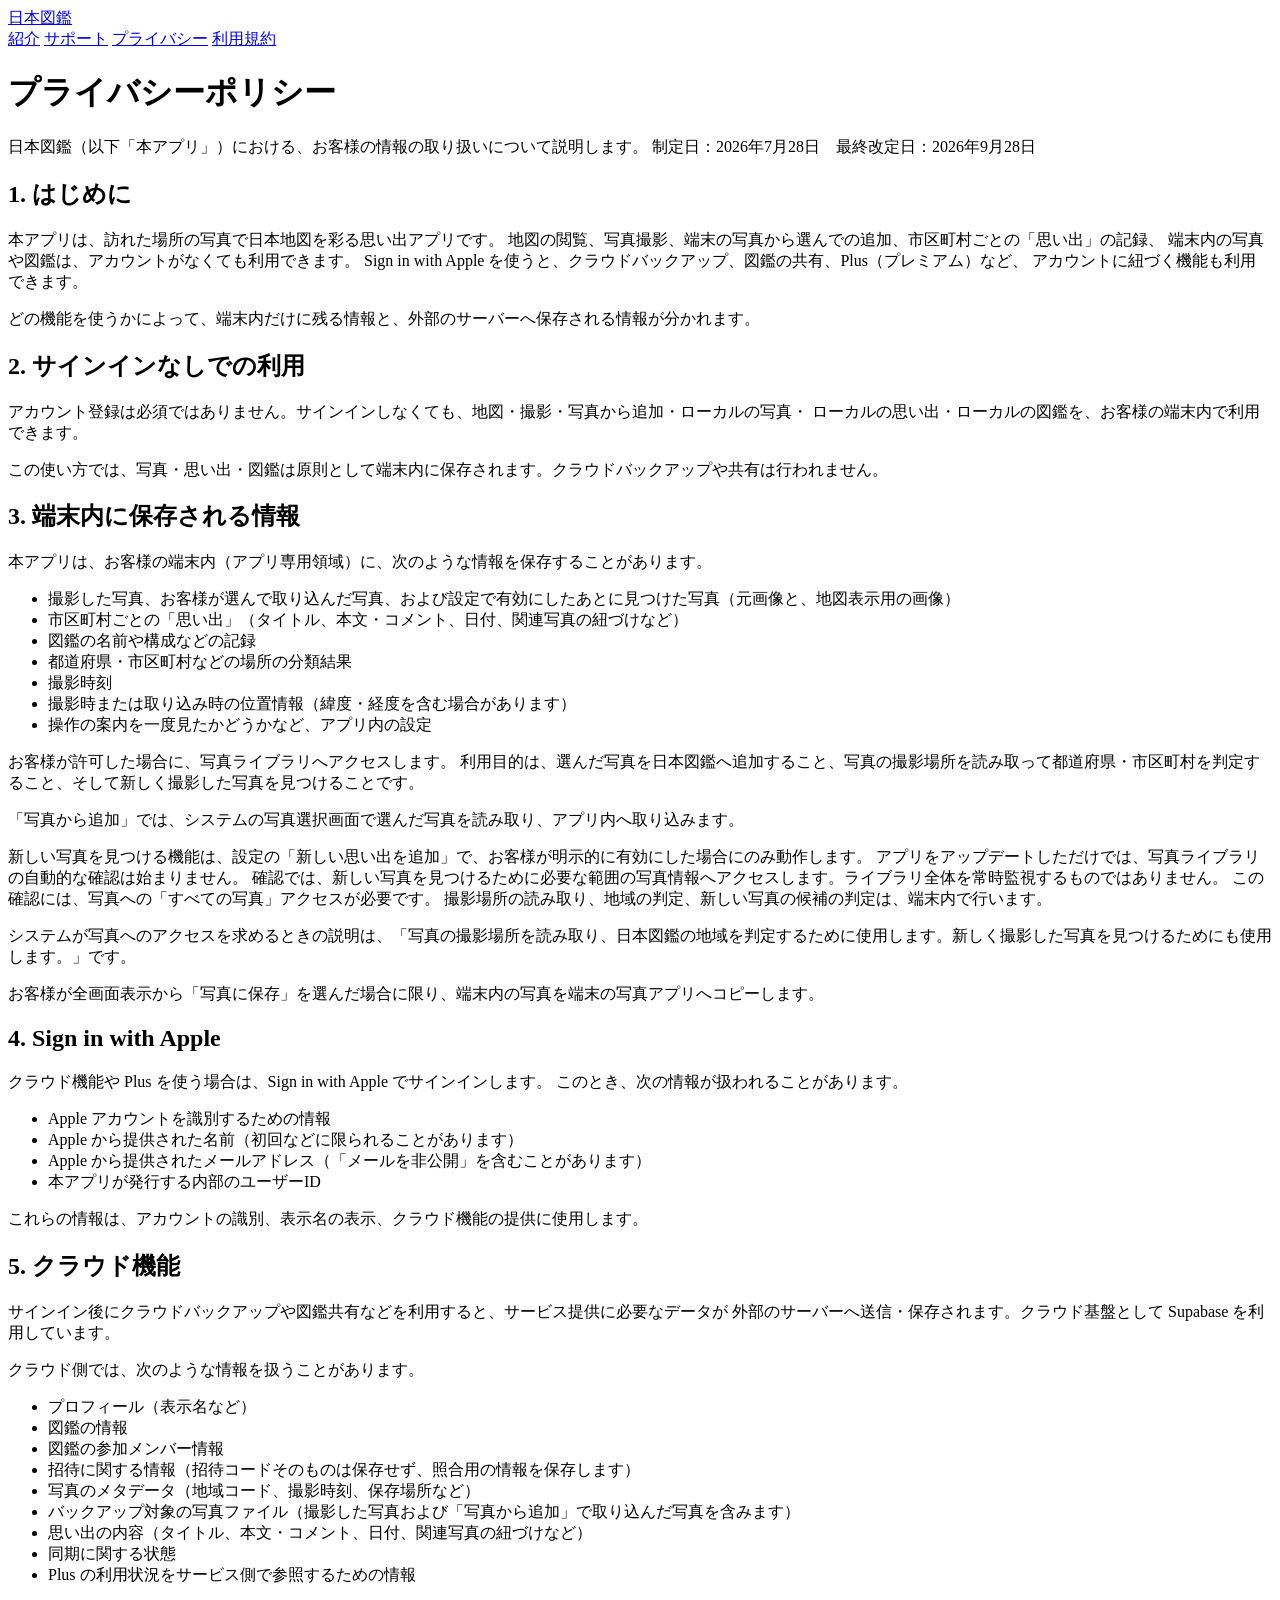
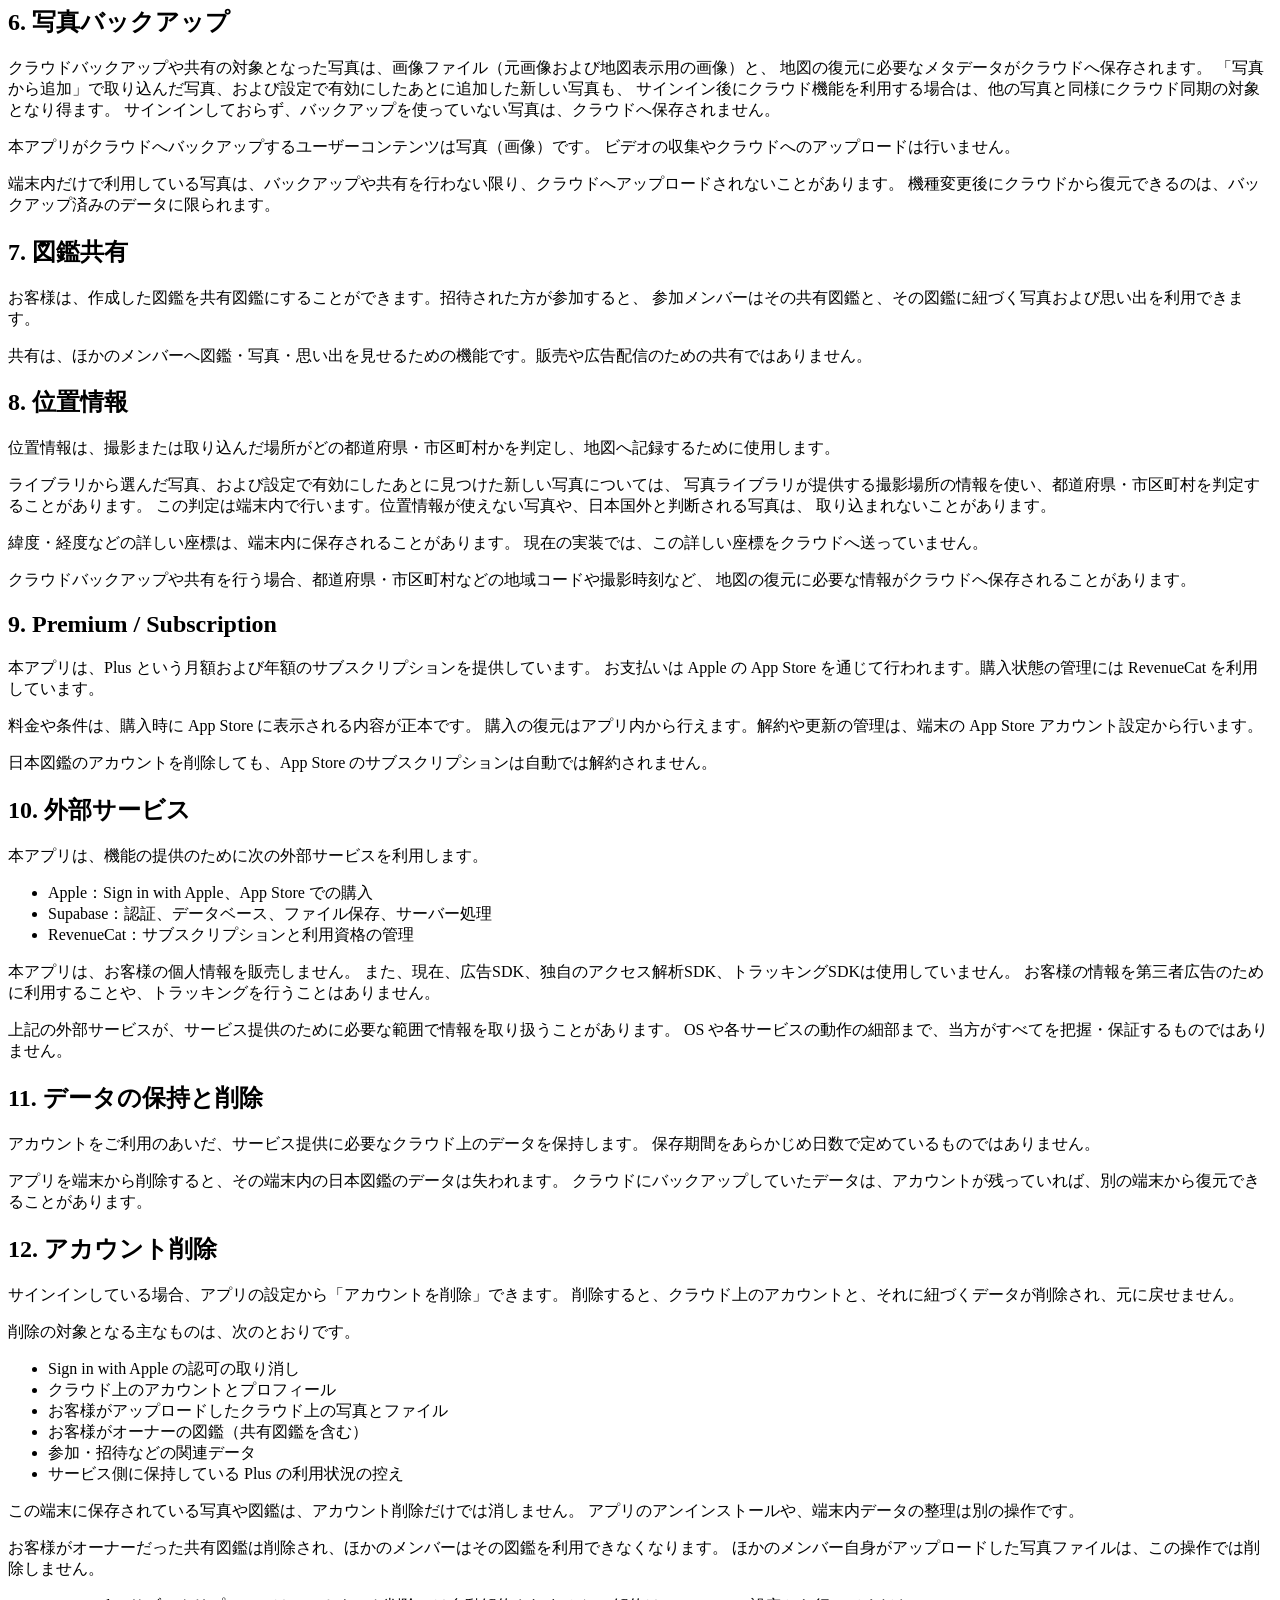
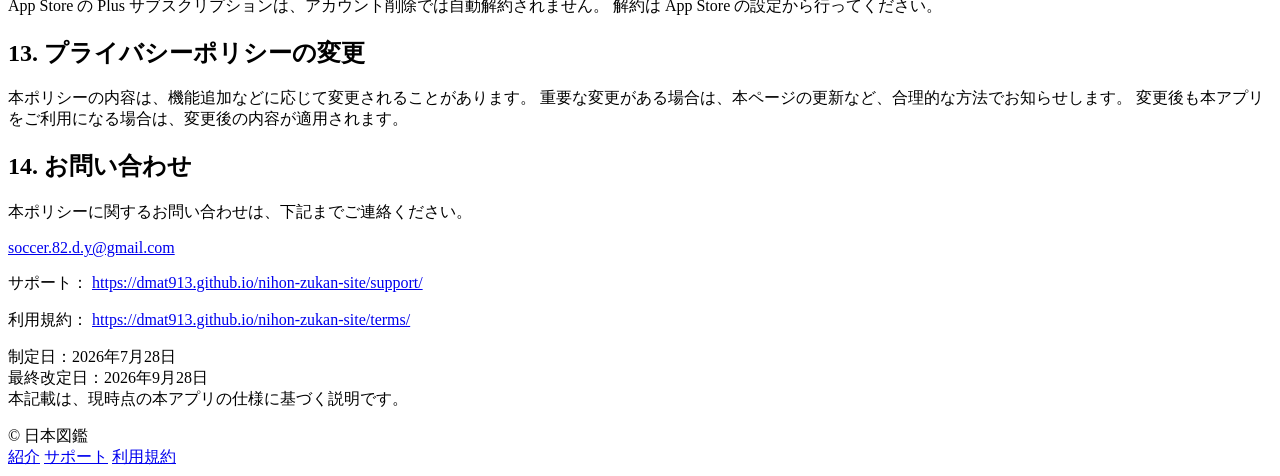
==== commit 724eb646: "docs(privacy): describe opt-in new photo detection for 1.7.0 Explain library access, on-device place" ====
--- a/privacy/index.html
+++ b/privacy/index.html
@@ -28,7 +28,7 @@
       <h1 class="page-title">プライバシーポリシー</h1>
       <p class="page-lead">
         日本図鑑（以下「本アプリ」）における、お客様の情報の取り扱いについて説明します。
-        制定日：2026年7月28日　最終改定日：2026年9月15日
+        制定日：2026年7月28日　最終改定日：2026年9月28日
       </p>
 
       <h2>1. はじめに</h2>
@@ -55,7 +55,7 @@
       <h2>3. 端末内に保存される情報</h2>
       <p>本アプリは、お客様の端末内（アプリ専用領域）に、次のような情報を保存することがあります。</p>
       <ul>
-        <li>撮影した写真、およびお客様が選んで取り込んだ写真（元画像と、地図表示用の画像）</li>
+        <li>撮影した写真、お客様が選んで取り込んだ写真、および設定で有効にしたあとに見つけた写真（元画像と、地図表示用の画像）</li>
         <li>市区町村ごとの「思い出」（タイトル、本文・コメント、日付、関連写真の紐づけなど）</li>
         <li>図鑑の名前や構成などの記録</li>
         <li>都道府県・市区町村などの場所の分類結果</li>
@@ -64,8 +64,21 @@
         <li>操作の案内を一度見たかどうかなど、アプリ内の設定</li>
       </ul>
       <p>
-        お客様が「写真から追加」を選んだ場合、システムの写真選択画面で明示的に選んだ写真だけを読み取り、
-        アプリ内へ取り込みます。写真ライブラリ全体を自動でスキャンしたり、自動で取り込むことはありません。
+        お客様が許可した場合に、写真ライブラリへアクセスします。
+        利用目的は、選んだ写真を日本図鑑へ追加すること、写真の撮影場所を読み取って都道府県・市区町村を判定すること、そして新しく撮影した写真を見つけることです。
+      </p>
+      <p>
+        「写真から追加」では、システムの写真選択画面で選んだ写真を読み取り、アプリ内へ取り込みます。
+      </p>
+      <p>
+        新しい写真を見つける機能は、設定の「新しい思い出を追加」で、お客様が明示的に有効にした場合にのみ動作します。
+        アプリをアップデートしただけでは、写真ライブラリの自動的な確認は始まりません。
+        確認では、新しい写真を見つけるために必要な範囲の写真情報へアクセスします。ライブラリ全体を常時監視するものではありません。
+        この確認には、写真への「すべての写真」アクセスが必要です。
+        撮影場所の読み取り、地域の判定、新しい写真の候補の判定は、端末内で行います。
+      </p>
+      <p>
+        システムが写真へのアクセスを求めるときの説明は、「写真の撮影場所を読み取り、日本図鑑の地域を判定するために使用します。新しく撮影した写真を見つけるためにも使用します。」です。
       </p>
       <p>
         お客様が全画面表示から「写真に保存」を選んだ場合に限り、端末内の写真を端末の写真アプリへコピーします。
@@ -108,8 +121,9 @@
       <p>
         クラウドバックアップや共有の対象となった写真は、画像ファイル（元画像および地図表示用の画像）と、
         地図の復元に必要なメタデータがクラウドへ保存されます。
-        「写真から追加」で取り込んだ写真も、サインイン後にクラウド機能を利用する場合は、
-        他の写真と同様にクラウド同期の対象となり得ます。
+        「写真から追加」で取り込んだ写真、および設定で有効にしたあとに追加した新しい写真も、
+        サインイン後にクラウド機能を利用する場合は、他の写真と同様にクラウド同期の対象となり得ます。
+        サインインしておらず、バックアップを使っていない写真は、クラウドへ保存されません。
       </p>
       <p>
         本アプリがクラウドへバックアップするユーザーコンテンツは写真（画像）です。
@@ -134,8 +148,9 @@
         位置情報は、撮影または取り込んだ場所がどの都道府県・市区町村かを判定し、地図へ記録するために使用します。
       </p>
       <p>
-        ライブラリから選択した写真については、写真ライブラリが提供する撮影場所の情報を使い、
-        都道府県・市区町村を判定することがあります。位置情報が使えない写真や、日本国外と判断される写真は、
+        ライブラリから選んだ写真、および設定で有効にしたあとに見つけた新しい写真については、
+        写真ライブラリが提供する撮影場所の情報を使い、都道府県・市区町村を判定することがあります。
+        この判定は端末内で行います。位置情報が使えない写真や、日本国外と判断される写真は、
         取り込まれないことがあります。
       </p>
       <p>
@@ -239,7 +254,7 @@
 
       <p class="note">
         制定日：2026年7月28日<br />
-        最終改定日：2026年9月15日<br />
+        最終改定日：2026年9月28日<br />
         本記載は、現時点の本アプリの仕様に基づく説明です。
       </p>
     </main>
